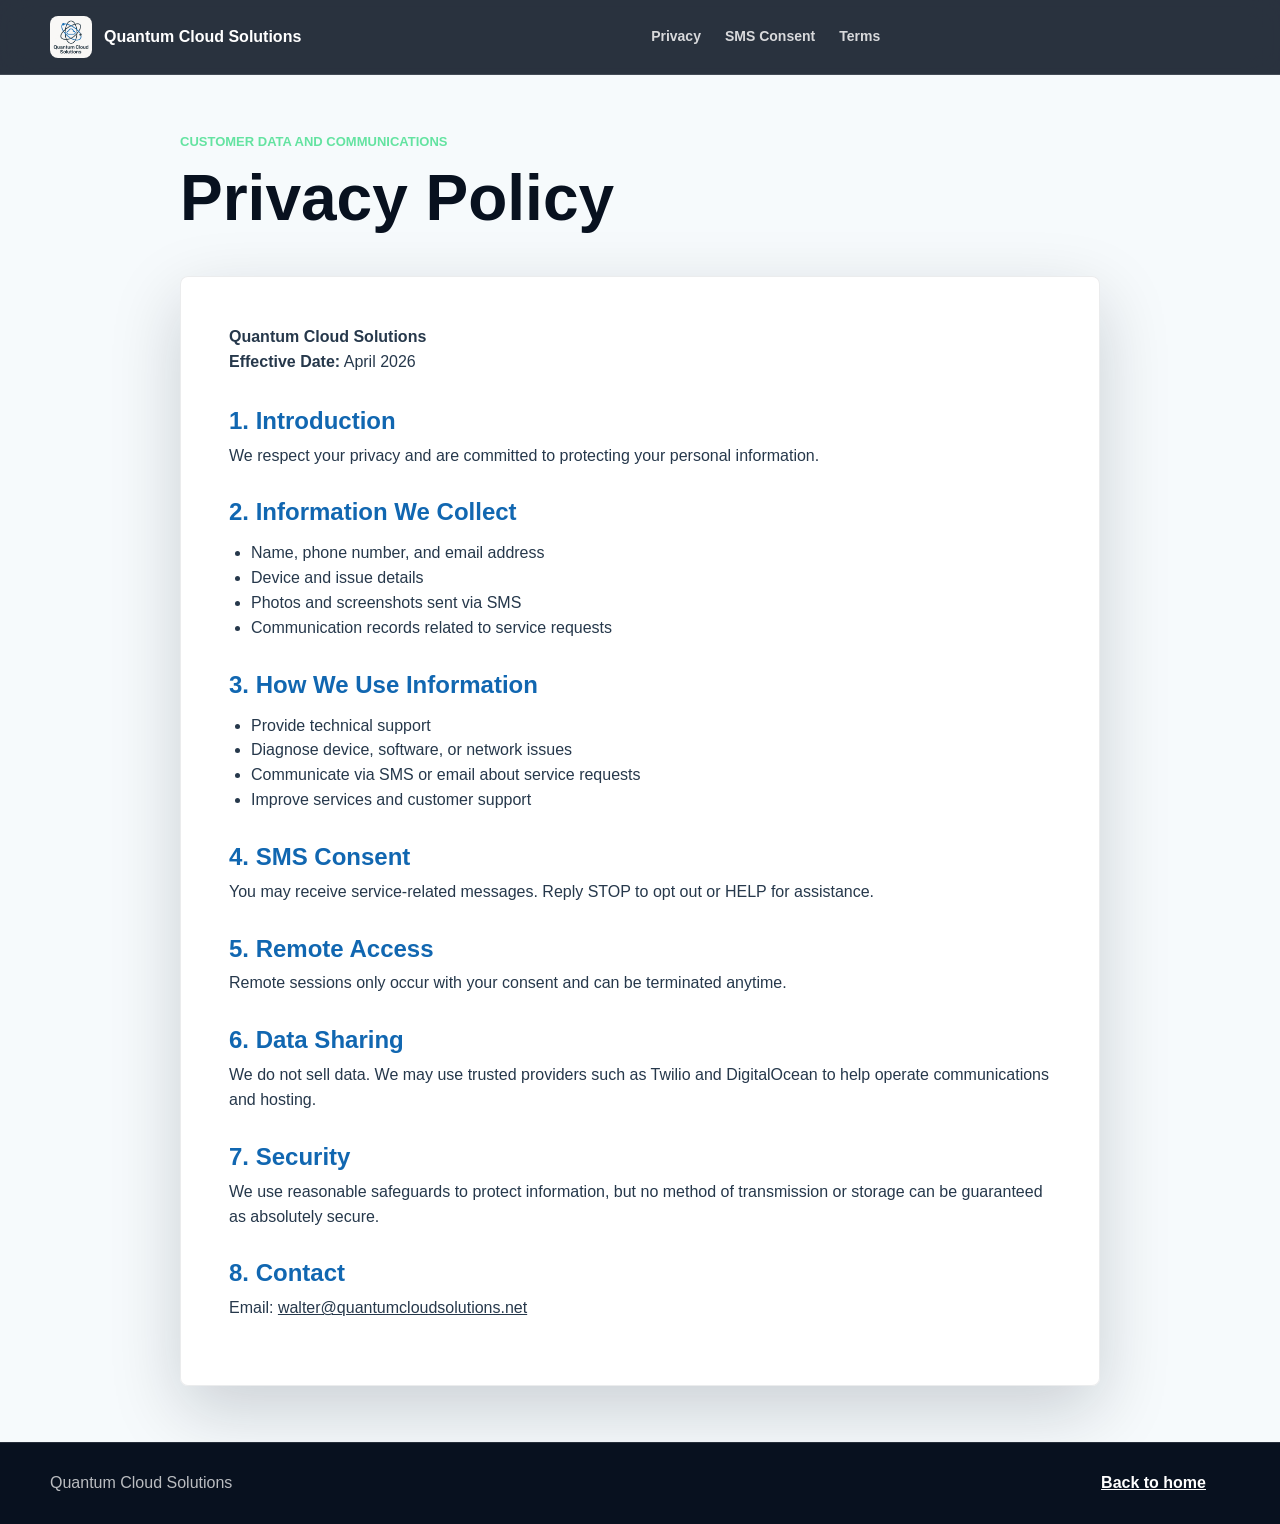
==== privacy-policy/index.html @ bf0849c5 "Apply blue homepage background" ====
<!DOCTYPE html>
<html lang="en">
<head>
  <title>Privacy Policy - Quantum Cloud Solutions</title>
  <meta charset="UTF-8">
  <meta name="viewport" content="width=device-width, initial-scale=1.0">
  <link rel="stylesheet" href="../styles.css?v=20260527d">
</head>
<body>
  <header class="site-header">
    <nav class="nav" aria-label="Main navigation">
      <a class="brand" href="/">
        <img src="../QuantumLogo.jpeg" alt="">
        <span>Quantum Cloud Solutions</span>
      </a>
      <div class="nav-links">
        <a href="/privacy-policy/">Privacy</a>
        <a href="/privacy-policy/sms-consent.html">SMS Consent</a>
        <a href="/privacy-policy/terms.html">Terms</a>
      </div>
    </nav>
  </header>

  <main>
    <section class="doc-hero">
      <p class="eyebrow">Customer data and communications</p>
      <h1>Privacy Policy</h1>
    </section>

    <article class="doc-shell">
      <p class="doc-meta"><strong>Quantum Cloud Solutions</strong><br><strong>Effective Date:</strong> April 2026</p>

      <h2>1. Introduction</h2>
      <p>We respect your privacy and are committed to protecting your personal information.</p>

      <h2>2. Information We Collect</h2>
      <ul>
        <li>Name, phone number, and email address</li>
        <li>Device and issue details</li>
        <li>Photos and screenshots sent via SMS</li>
        <li>Communication records related to service requests</li>
      </ul>

      <h2>3. How We Use Information</h2>
      <ul>
        <li>Provide technical support</li>
        <li>Diagnose device, software, or network issues</li>
        <li>Communicate via SMS or email about service requests</li>
        <li>Improve services and customer support</li>
      </ul>

      <h2>4. SMS Consent</h2>
      <p>You may receive service-related messages. Reply STOP to opt out or HELP for assistance.</p>

      <h2>5. Remote Access</h2>
      <p>Remote sessions only occur with your consent and can be terminated anytime.</p>

      <h2>6. Data Sharing</h2>
      <p>We do not sell data. We may use trusted providers such as Twilio and DigitalOcean to help operate communications and hosting.</p>

      <h2>7. Security</h2>
      <p>We use reasonable safeguards to protect information, but no method of transmission or storage can be guaranteed as absolutely secure.</p>

      <h2>8. Contact</h2>
      <p>Email: <a href="mailto:walter@quantumcloudsolutions.net">walter@quantumcloudsolutions.net</a></p>
    </article>
  </main>

  <footer class="site-footer">
    <div class="footer-inner">
      <span>Quantum Cloud Solutions</span>
      <a href="/">Back to home</a>
    </div>
  </footer>
</body>
</html>
---- styles.css ----
:root {
  --ink: #08111f;
  --navy: #0c1a30;
  --blue: #1167b1;
  --cyan: #16c8f3;
  --lime: #64e3a1;
  --gold: #f4b85e;
  --coral: #f07065;
  --paper: #f6fafc;
  --white: #ffffff;
  --muted: #526173;
  --line: rgba(8, 17, 31, 0.12);
  --line-light: rgba(255, 255, 255, 0.18);
  --shadow: 0 24px 70px rgba(8, 17, 31, 0.18);
  --header-height: 74px;
}

* {
  box-sizing: border-box;
}

html {
  scroll-behavior: smooth;
  scroll-padding-top: calc(var(--header-height) + 22px);
  overflow-x: hidden;
}

body {
  width: 100%;
  overflow-x: hidden;
  margin: 0;
  padding-top: var(--header-height);
  font-family: Inter, Arial, Helvetica, sans-serif;
  color: var(--ink);
  background: var(--paper);
  line-height: 1.55;
}

.home-page {
  background:
    linear-gradient(110deg, rgba(12, 26, 48, 0.96), rgba(12, 26, 48, 0.78)),
    radial-gradient(circle at 86% 12%, rgba(22, 200, 243, 0.24), transparent 34%),
    radial-gradient(circle at 8% 42%, rgba(100, 227, 161, 0.12), transparent 30%),
    linear-gradient(135deg, #07111f 0%, #123f61 52%, #0f6c88 100%);
  background-attachment: fixed;
}

a {
  color: inherit;
}

img {
  max-width: 100%;
}

h1,
h2,
h3,
p {
  margin-top: 0;
}

.site-header {
  position: fixed;
  top: 0;
  left: 0;
  right: 0;
  z-index: 10;
  border-bottom: 1px solid rgba(255, 255, 255, 0.12);
  background: rgba(8, 17, 31, 0.86);
  backdrop-filter: blur(16px);
}

.nav {
  width: min(1180px, calc(100% - 32px));
  min-height: 74px;
  margin: 0 auto;
  display: grid;
  grid-template-columns: auto 1fr auto;
  align-items: center;
  gap: 22px;
}

.brand,
.footer-brand {
  min-width: 0;
  display: inline-flex;
  align-items: center;
  gap: 12px;
  color: var(--white);
  text-decoration: none;
  font-weight: 800;
}

.brand img,
.footer-brand img {
  flex: 0 0 auto;
  width: 42px;
  height: 42px;
  border-radius: 8px;
}

.brand span,
.footer-brand span {
  overflow-wrap: anywhere;
}

.nav-links {
  min-width: 0;
  display: flex;
  align-items: center;
  justify-content: center;
  gap: 24px;
  color: rgba(255, 255, 255, 0.82);
  font-size: 14px;
  font-weight: 700;
}

.nav-links a,
.footer-links a {
  text-decoration: none;
}

.nav-links a:hover,
.footer-links a:hover {
  color: var(--cyan);
}

.nav-cta,
.button-link {
  white-space: nowrap;
  min-height: 42px;
  display: inline-flex;
  align-items: center;
  justify-content: center;
  border: 1px solid rgba(255, 255, 255, 0.22);
  border-radius: 8px;
  padding: 10px 16px;
  color: var(--white);
  text-decoration: none;
  font-size: 14px;
  font-weight: 800;
  background: rgba(255, 255, 255, 0.08);
}

.nav-cta {
  color: var(--ink);
  border-color: transparent;
  background: var(--white);
}

.button-link.primary {
  color: var(--ink);
  border-color: transparent;
  background: linear-gradient(135deg, var(--cyan), var(--lime));
}

.button-link.dark {
  color: var(--white);
  border-color: transparent;
  background: var(--ink);
}

.button-link.light {
  color: var(--ink);
  border-color: var(--line);
  background: var(--white);
}

.hero {
  overflow: hidden;
  color: var(--white);
  background:
    linear-gradient(110deg, rgba(12, 26, 48, 0.96), rgba(12, 26, 48, 0.72)),
    linear-gradient(135deg, #07111f 0%, #123f61 52%, #0f6c88 100%);
}

.hero-inner {
  width: min(1180px, calc(100% - 32px));
  min-height: calc(100vh - var(--header-height));
  margin: 0 auto;
  padding: clamp(54px, 8vw, 94px) 0 38px;
  display: grid;
  grid-template-columns: minmax(0, 0.95fr) minmax(340px, 0.8fr);
  gap: clamp(32px, 6vw, 78px);
  align-items: center;
}

.hero-copy {
  max-width: 720px;
}

.eyebrow,
.section-kicker {
  margin-bottom: 14px;
  color: var(--lime);
  font-size: 13px;
  font-weight: 900;
  letter-spacing: 0;
  text-transform: uppercase;
}

h1 {
  max-width: 720px;
  margin-bottom: 22px;
  color: var(--white);
  font-size: clamp(46px, 7vw, 78px);
  line-height: 1;
  letter-spacing: 0;
}

.hero-lede {
  max-width: 650px;
  margin-bottom: 30px;
  color: rgba(255, 255, 255, 0.78);
  font-size: clamp(18px, 2vw, 22px);
}

.hero-actions {
  display: flex;
  flex-wrap: wrap;
  gap: 12px;
}

.hero-visual {
  min-height: 520px;
  display: grid;
  grid-template-columns: minmax(180px, 0.72fr) minmax(250px, 1fr);
  gap: 18px;
  align-items: center;
}

.hero-mark {
  max-width: 330px;
  justify-self: center;
  border: 1px solid var(--line-light);
  border-radius: 8px;
  padding: 18px;
  background: rgba(255, 255, 255, 0.08);
  box-shadow: 0 34px 80px rgba(0, 0, 0, 0.18);
}

.hero-logo {
  display: block;
  width: 100%;
  border-radius: 32px;
}

.signal-panel {
  max-width: 360px;
  justify-self: center;
  width: 100%;
  border: 1px solid var(--line-light);
  border-radius: 8px;
  padding: clamp(18px, 3vw, 24px);
  background: rgba(255, 255, 255, 0.12);
  backdrop-filter: blur(16px);
  box-shadow: var(--shadow);
}

.signal-head,
.signal-row {
  display: flex;
  align-items: center;
  justify-content: space-between;
  gap: 18px;
}

.signal-head {
  margin-bottom: 16px;
  color: rgba(255, 255, 255, 0.66);
  font-size: 13px;
}

.signal-head strong {
  color: var(--lime);
}

.signal-row {
  min-height: 46px;
  border-top: 1px solid rgba(255, 255, 255, 0.12);
  color: rgba(255, 255, 255, 0.82);
  font-size: 14px;
}

.signal-row.active {
  color: var(--white);
}

.signal-row strong {
  color: var(--cyan);
}

.signal-progress {
  height: 8px;
  margin-top: 14px;
  overflow: hidden;
  border-radius: 999px;
  background: rgba(255, 255, 255, 0.16);
}

.signal-progress span {
  display: block;
  width: 72%;
  height: 100%;
  border-radius: inherit;
  background: linear-gradient(90deg, var(--cyan), var(--lime), var(--gold));
}

.ticker {
  width: min(1180px, calc(100% - 32px));
  margin: 0 auto;
  padding: 22px 0 30px;
  display: flex;
  gap: 12px;
  flex-wrap: wrap;
}

.ticker span {
  border: 1px solid rgba(255, 255, 255, 0.16);
  border-radius: 999px;
  padding: 9px 13px;
  color: rgba(255, 255, 255, 0.76);
  background: rgba(255, 255, 255, 0.07);
  font-size: 13px;
  font-weight: 800;
}

.trust-band,
.outcomes,
.difference,
.proof,
.solutions,
.reviews,
.platform,
.integrations,
.founder,
.resources,
.cta-inner {
  width: min(1180px, calc(100% - 32px));
  margin: 0 auto;
}

.trust-band {
  padding: 34px 0;
}

.trust-band p {
  margin-bottom: 18px;
  color: var(--muted);
  font-size: 13px;
  font-weight: 900;
  text-transform: uppercase;
}

.trust-grid,
.integration-grid {
  display: grid;
  grid-template-columns: repeat(6, minmax(0, 1fr));
  gap: 12px;
}

.trust-grid {
  grid-template-columns: repeat(7, minmax(0, 1fr));
}

.trust-grid span,
.integration-grid span {
  min-height: 70px;
  display: grid;
  place-items: center;
  border: 1px solid var(--line);
  border-radius: 8px;
  padding: 12px;
  color: #26384b;
  background: var(--white);
  box-shadow: 0 12px 30px rgba(8, 17, 31, 0.05);
  text-align: center;
  font-weight: 850;
}

.trust-grid span {
  min-height: 68px;
  padding: 10px;
  font-size: 15px;
}

.outcomes,
.difference,
.proof,
.solutions,
.reviews,
.platform,
.integrations,
.founder,
.resources {
  padding: clamp(58px, 8vw, 96px) 0;
}

.section-heading {
  max-width: 740px;
  margin-bottom: 32px;
}

.section-heading.wide {
  max-width: 900px;
}

h2 {
  margin-bottom: 16px;
  color: var(--ink);
  font-size: clamp(34px, 5vw, 58px);
  line-height: 1.04;
  letter-spacing: 0;
}

.home-page h2 {
  color: var(--white);
}

.section-heading p,
.difference-copy p,
.platform-copy p {
  color: var(--muted);
  font-size: 18px;
}

.home-page .trust-band p,
.home-page .section-heading p,
.home-page .difference-copy p,
.home-page .platform-copy p,
.home-page .founder-copy p {
  color: rgba(255, 255, 255, 0.76);
}

.outcome-grid {
  display: grid;
  grid-template-columns: repeat(4, minmax(0, 1fr));
  gap: 16px;
}

.outcome-card,
.resource-card {
  min-height: 240px;
  border: 1px solid var(--line);
  border-radius: 8px;
  padding: 24px;
  background: var(--white);
  box-shadow: 0 16px 38px rgba(8, 17, 31, 0.06);
}

.outcome-card {
  border-top-width: 6px;
}

.accent-cyan {
  border-top-color: var(--cyan);
}

.accent-lime {
  border-top-color: var(--lime);
}

.accent-gold {
  border-top-color: var(--gold);
}

.accent-coral {
  border-top-color: var(--coral);
}

.outcome-card span,
.resource-card span {
  color: var(--blue);
  font-size: 13px;
  font-weight: 900;
  text-transform: uppercase;
}

h3 {
  margin: 14px 0 10px;
  color: var(--ink);
  font-size: 21px;
  line-height: 1.18;
}

.outcome-card p,
.difference-list p,
.metric-grid p,
.solution-item p,
.resource-card p {
  margin-bottom: 0;
  color: var(--muted);
}

.difference {
  display: grid;
  grid-template-columns: minmax(0, 0.85fr) minmax(340px, 1fr);
  gap: clamp(30px, 6vw, 70px);
  align-items: start;
}

.difference-list {
  display: grid;
  gap: 14px;
}

.difference-list article {
  border-left: 4px solid var(--cyan);
  border-radius: 8px;
  padding: 22px;
  background: #ecf6fa;
}

.difference-list article:nth-child(2) {
  border-left-color: var(--lime);
  background: #eefaf3;
}

.difference-list article:nth-child(3) {
  border-left-color: var(--gold);
  background: #fbf4e7;
}

.proof {
  width: min(1220px, calc(100% - 24px));
  display: grid;
  grid-template-columns: minmax(340px, 0.62fr) minmax(0, 1fr);
  gap: clamp(28px, 4vw, 56px);
  align-items: start;
  padding-left: clamp(24px, 3vw, 40px);
  padding-right: clamp(24px, 3vw, 40px);
  color: var(--white);
  background: var(--navy);
}

.proof h2 {
  color: var(--white);
}

.metric-grid {
  display: grid;
  grid-template-columns: repeat(3, minmax(0, 1fr));
  gap: 14px;
}

.metric-grid article {
  min-height: 240px;
  border: 1px solid var(--line-light);
  border-radius: 8px;
  padding: clamp(20px, 2.4vw, 28px);
  background: rgba(255, 255, 255, 0.07);
}

.metric-grid strong {
  display: block;
  margin-bottom: 4px;
  color: var(--cyan);
  font-size: clamp(44px, 6vw, 72px);
  line-height: 1;
}

.metric-grid span {
  color: var(--white);
  font-weight: 900;
  text-transform: uppercase;
}

.metric-grid p {
  margin-top: 18px;
  color: rgba(255, 255, 255, 0.68);
}

.solutions {
  background: transparent;
}

.reviews {
  border-top: 1px solid var(--line);
  scroll-margin-top: 96px;
  padding-top: clamp(46px, 6vw, 72px);
}

.home-page .reviews,
.home-page .founder,
.home-page .resources {
  border-top-color: rgba(255, 255, 255, 0.18);
}

.reviews .section-heading {
  margin-bottom: 22px;
}

.review-summary {
  display: grid;
  grid-template-columns: repeat(3, minmax(0, 1fr));
  gap: 14px;
  margin-bottom: 16px;
}

.review-summary div {
  border: 1px solid var(--line);
  border-radius: 8px;
  padding: 18px 20px;
  background: var(--white);
  box-shadow: 0 16px 38px rgba(8, 17, 31, 0.06);
}

.review-summary strong {
  display: block;
  color: var(--blue);
  font-size: clamp(42px, 6vw, 68px);
  line-height: 1;
}

.review-summary span {
  display: block;
  margin-top: 8px;
  color: var(--muted);
  font-weight: 900;
  text-transform: uppercase;
}

.review-grid {
  display: grid;
  grid-template-columns: repeat(4, minmax(0, 1fr));
  gap: 16px;
}

.review-card {
  min-height: 238px;
  display: flex;
  flex-direction: column;
  border: 1px solid var(--line);
  border-radius: 8px;
  padding: 20px;
  background: var(--white);
  box-shadow: 0 16px 38px rgba(8, 17, 31, 0.06);
}

.review-stars {
  margin-bottom: 16px;
  color: var(--gold);
  font-size: 18px;
  letter-spacing: 0;
}

.review-card p {
  color: var(--muted);
  font-size: 15.5px;
}

.review-card footer {
  margin-top: auto;
  padding-top: 14px;
  border-top: 1px solid var(--line);
}

.review-card strong,
.review-card span {
  display: block;
}

.review-card span {
  color: var(--muted);
  font-size: 13px;
  font-weight: 900;
  text-transform: uppercase;
}

.review-link {
  min-height: 42px;
  display: inline-flex;
  align-items: center;
  justify-content: center;
  margin-top: 18px;
  border: 1px solid var(--line);
  border-radius: 8px;
  padding: 10px 16px;
  color: var(--blue);
  background: var(--white);
  text-decoration: none;
  font-size: 14px;
  font-weight: 900;
}

.solution-stack {
  display: grid;
  gap: 14px;
}

.solution-item {
  min-height: 190px;
  display: grid;
  grid-template-columns: 92px 1fr auto;
  gap: 24px;
  align-items: center;
  border: 1px solid var(--line);
  border-radius: 8px;
  padding: 28px;
  background: var(--white);
  box-shadow: 0 18px 38px rgba(8, 17, 31, 0.06);
}

.solution-number {
  width: 72px;
  height: 72px;
  display: grid;
  place-items: center;
  border-radius: 8px;
  color: var(--ink);
  background: #dff7fd;
  font-size: 22px;
  font-weight: 900;
}

.solution-item:nth-child(2) .solution-number {
  background: #e2f8ec;
}

.solution-item:nth-child(3) .solution-number {
  background: #fff2d9;
}

.solution-item:nth-child(4) .solution-number {
  background: #ffe7e4;
}

.solution-item:nth-child(5) .solution-number {
  background: #e7ecff;
}

.solution-item a {
  justify-self: end;
  border: 1px solid var(--line);
  border-radius: 8px;
  padding: 11px 14px;
  color: var(--blue);
  text-decoration: none;
  font-weight: 900;
}

.platform {
  display: grid;
  grid-template-columns: minmax(0, 0.85fr) minmax(300px, 0.58fr);
  gap: clamp(30px, 6vw, 70px);
  align-items: center;
}

.platform-points {
  display: grid;
  gap: 10px;
  margin-top: 26px;
}

.platform-points span {
  border: 1px solid var(--line);
  border-radius: 8px;
  padding: 14px 16px;
  background: var(--white);
  font-weight: 900;
}

.service-panel {
  border: 1px solid var(--line);
  border-radius: 8px;
  padding: clamp(22px, 4vw, 34px);
  background: var(--white);
  box-shadow: var(--shadow);
}

.service-panel-header {
  display: flex;
  justify-content: space-between;
  gap: 16px;
  margin-bottom: 18px;
  color: var(--muted);
  font-size: 13px;
  font-weight: 900;
  text-transform: uppercase;
}

.service-panel-header strong {
  color: var(--blue);
}

.service-panel-grid {
  display: grid;
  grid-template-columns: repeat(2, minmax(0, 1fr));
  gap: 12px;
}

.service-panel-grid span {
  min-height: 82px;
  display: flex;
  align-items: center;
  border: 1px solid var(--line);
  border-radius: 8px;
  padding: 14px;
  color: #26384b;
  background: #f7fbff;
  font-weight: 900;
}

.integrations {
  width: min(1220px, calc(100% - 24px));
  border: 1px solid var(--line-light);
  border-radius: 8px;
  padding-left: clamp(24px, 4vw, 48px);
  padding-right: clamp(24px, 4vw, 48px);
  color: var(--white);
  background:
    linear-gradient(115deg, rgba(8, 17, 31, 0.96), rgba(12, 42, 70, 0.82)),
    radial-gradient(circle at 88% 18%, rgba(22, 200, 243, 0.24), transparent 34%),
    linear-gradient(135deg, #08111f 0%, #0d314d 58%, #1167b1 100%);
  box-shadow: var(--shadow);
}

.integrations .section-heading p {
  color: rgba(255, 255, 255, 0.76);
}

.integrations h2 {
  color: var(--white);
}

.integration-grid {
  grid-template-columns: repeat(4, minmax(0, 1fr));
}

.integrations .integration-grid span {
  border-color: rgba(255, 255, 255, 0.18);
  color: var(--white);
  background: rgba(255, 255, 255, 0.09);
  box-shadow: 0 16px 40px rgba(0, 0, 0, 0.16);
}

.founder {
  display: grid;
  grid-template-columns: minmax(220px, 0.4fr) minmax(0, 1fr);
  gap: clamp(26px, 5vw, 60px);
  align-items: center;
  border-top: 1px solid var(--line);
}

.founder-photo {
  border-radius: 8px;
  padding: clamp(22px, 4vw, 42px);
  background: linear-gradient(145deg, #0c1a30, #1167b1);
  box-shadow: var(--shadow);
}

.founder-photo img {
  display: block;
  width: min(260px, 100%);
  margin: 0 auto;
  border-radius: 24px;
}

.founder-copy {
  max-width: 760px;
}

.founder-copy p {
  color: var(--muted);
  font-size: 18px;
}

.founder-actions {
  display: flex;
  flex-wrap: wrap;
  gap: 12px;
  margin-top: 26px;
}

.resources {
  border-top: 1px solid var(--line);
}

.resource-grid {
  display: grid;
  grid-template-columns: repeat(3, minmax(0, 1fr));
  gap: 16px;
}

.resource-card {
  color: inherit;
  text-decoration: none;
}

.resource-card:hover {
  border-color: rgba(17, 103, 177, 0.32);
  transform: translateY(-2px);
}

.cta {
  color: var(--white);
  background:
    linear-gradient(110deg, rgba(8, 17, 31, 0.94), rgba(8, 17, 31, 0.74)),
    linear-gradient(135deg, #0d2f4e 0%, #1167b1 62%, #17a0a9 100%);
}

.cta-inner {
  padding: clamp(58px, 8vw, 96px) 0;
}

.cta h2 {
  max-width: 760px;
  color: var(--white);
}

.cta p {
  max-width: 620px;
  color: rgba(255, 255, 255, 0.76);
  font-size: 20px;
}

.site-footer {
  border-top: 1px solid rgba(255, 255, 255, 0.12);
  color: rgba(255, 255, 255, 0.72);
  background: var(--ink);
}

.footer-inner {
  width: min(1180px, calc(100% - 32px));
  margin: 0 auto;
  padding: 28px 0;
  display: grid;
  grid-template-columns: 1fr auto auto;
  align-items: center;
  gap: 24px;
}

.footer-links {
  display: flex;
  flex-wrap: wrap;
  gap: 16px;
  color: rgba(255, 255, 255, 0.72);
  font-size: 14px;
  font-weight: 800;
}

.footer-inner > a:last-child {
  color: var(--white);
  font-weight: 800;
}

.doc-hero {
  width: min(920px, calc(100% - 32px));
  margin: 0 auto;
  padding: 58px 0 24px;
}

.doc-hero h1 {
  color: var(--ink);
  font-size: clamp(38px, 8vw, 64px);
}

.doc-shell {
  width: min(920px, calc(100% - 32px));
  margin: 0 auto 56px;
  border-radius: 8px;
  border: 1px solid rgba(7, 19, 31, 0.08);
  padding: clamp(24px, 5vw, 48px);
  color: var(--ink);
  background: rgba(255, 255, 255, 0.96);
  box-shadow: var(--shadow);
}

.doc-meta {
  margin-bottom: 34px;
  color: var(--muted);
}

.doc-shell h2 {
  margin: 32px 0 10px;
  color: var(--blue);
  font-size: 24px;
}

.doc-shell p,
.doc-shell li {
  color: #26384b;
}

.doc-shell ul {
  padding-left: 22px;
}

.bio-hero,
.bio-intro,
.bio-focus,
.bio-timeline,
.bio-credentials,
.bio-skills,
.bio-cta,
.portal-hero,
.portal-actions,
.remote-support,
.portal-safety {
  width: min(1180px, calc(100% - 32px));
  margin: 0 auto;
}

.bio-hero {
  min-height: 560px;
  display: grid;
  grid-template-columns: minmax(0, 0.95fr) minmax(300px, 0.6fr);
  gap: clamp(30px, 6vw, 70px);
  align-items: center;
  padding: clamp(58px, 8vw, 96px) 0;
}

.portal-hero {
  min-height: 560px;
  display: grid;
  grid-template-columns: minmax(0, 1fr) minmax(300px, 0.55fr);
  gap: clamp(30px, 6vw, 70px);
  align-items: center;
  padding: clamp(58px, 8vw, 96px) 0;
}

.portal-copy h1 {
  color: var(--ink);
  font-size: clamp(48px, 8vw, 88px);
}

.portal-copy p {
  max-width: 720px;
  color: var(--muted);
  font-size: clamp(18px, 2vw, 23px);
}

.portal-status {
  border: 1px solid var(--line);
  border-radius: 8px;
  padding: clamp(24px, 4vw, 36px);
  background: var(--white);
  box-shadow: var(--shadow);
}

.portal-status span {
  color: var(--blue);
  font-size: 13px;
  font-weight: 900;
  text-transform: uppercase;
}

.portal-status strong {
  display: block;
  margin: 12px 0;
  color: var(--ink);
  font-size: clamp(30px, 4vw, 46px);
  line-height: 1.05;
}

.portal-status p {
  margin-bottom: 0;
  color: var(--muted);
}

.bio-hero h1 {
  color: var(--ink);
  font-size: clamp(52px, 9vw, 96px);
}

.bio-hero-copy p {
  max-width: 720px;
  color: var(--muted);
  font-size: clamp(19px, 2vw, 24px);
}

.bio-hero .button-link {
  color: var(--ink);
  border-color: var(--line);
  background: var(--white);
}

.bio-hero .button-link.primary {
  border-color: transparent;
  background: linear-gradient(135deg, var(--cyan), var(--lime));
}

.bio-stat-panel {
  display: grid;
  gap: 14px;
}

.bio-stat-panel article {
  border: 1px solid var(--line);
  border-radius: 8px;
  padding: 24px;
  background: var(--white);
  box-shadow: 0 16px 38px rgba(8, 17, 31, 0.06);
}

.bio-stat-panel strong {
  display: block;
  color: var(--blue);
  font-size: clamp(44px, 6vw, 70px);
  line-height: 1;
}

.bio-stat-panel span {
  display: block;
  margin-top: 10px;
  color: var(--muted);
  font-weight: 900;
}

.bio-intro,
.bio-timeline,
.bio-skills {
  border-top: 1px solid var(--line);
}

.bio-intro,
.bio-focus,
.bio-timeline,
.bio-credentials,
.bio-skills,
.bio-cta,
.portal-actions,
.remote-support,
.portal-safety {
  padding: clamp(58px, 8vw, 96px) 0;
}

.portal-actions,
.portal-safety {
  border-top: 1px solid var(--line);
}

.portal-card-grid {
  display: grid;
  grid-template-columns: repeat(3, minmax(0, 1fr));
  gap: 16px;
}

.portal-card {
  min-height: 270px;
  display: flex;
  flex-direction: column;
  border: 1px solid var(--line);
  border-radius: 8px;
  padding: 24px;
  background: var(--white);
  box-shadow: 0 16px 38px rgba(8, 17, 31, 0.06);
}

.portal-card > span {
  color: var(--blue);
  font-size: 13px;
  font-weight: 900;
  text-transform: uppercase;
}

.portal-card p {
  color: var(--muted);
}

.portal-card a {
  min-height: 42px;
  display: inline-flex;
  align-items: center;
  justify-content: center;
  margin-top: auto;
  border: 1px solid var(--line);
  border-radius: 8px;
  padding: 10px 14px;
  color: var(--blue);
  text-decoration: none;
  font-size: 14px;
  font-weight: 900;
}

.remote-support {
  display: grid;
  grid-template-columns: minmax(0, 0.7fr) minmax(300px, 0.55fr);
  gap: clamp(26px, 5vw, 60px);
  align-items: start;
}

.remote-copy p,
.remote-download p {
  color: var(--muted);
  font-size: 18px;
}

.remote-steps {
  display: grid;
  gap: 12px;
}

.remote-steps article,
.remote-download {
  border: 1px solid var(--line);
  border-radius: 8px;
  padding: 20px;
  background: var(--white);
  box-shadow: 0 16px 38px rgba(8, 17, 31, 0.06);
}

.remote-steps span {
  color: var(--blue);
  font-size: 13px;
  font-weight: 900;
  text-transform: uppercase;
}

.remote-steps p {
  margin: 8px 0 0;
  color: var(--muted);
}

.remote-download {
  grid-column: 1 / -1;
}

.download-actions,
.remote-call-actions {
  display: flex;
  flex-wrap: wrap;
  gap: 12px;
}

.download-actions {
  margin-top: 22px;
}

.remote-call-actions {
  margin-top: 12px;
}

.bio-intro {
  display: grid;
  grid-template-columns: minmax(280px, 0.75fr) minmax(0, 1fr);
  gap: clamp(28px, 6vw, 70px);
}

.bio-copy p {
  color: var(--muted);
  font-size: 18px;
}

.bio-copy p:last-child {
  margin-bottom: 0;
}

.bio-card-grid,
.credential-grid {
  display: grid;
  grid-template-columns: repeat(4, minmax(0, 1fr));
  gap: 16px;
}

.bio-card-grid article,
.credential-grid article,
.timeline-list article {
  border: 1px solid var(--line);
  border-radius: 8px;
  padding: 24px;
  background: var(--white);
  box-shadow: 0 16px 38px rgba(8, 17, 31, 0.06);
}

.bio-card-grid article {
  min-height: 250px;
}

.bio-card-grid p,
.timeline-list p,
.credential-grid li {
  color: var(--muted);
}

.timeline-list {
  display: grid;
  gap: 14px;
}

.timeline-list article {
  display: grid;
  grid-template-columns: 170px minmax(0, 1fr);
  column-gap: 28px;
  align-items: start;
}

.timeline-list span {
  grid-row: span 2;
  color: var(--blue);
  font-size: 13px;
  font-weight: 900;
  text-transform: uppercase;
}

.timeline-list h3 {
  margin-top: 0;
}

.credential-grid {
  grid-template-columns: repeat(3, minmax(0, 1fr));
}

.credential-grid ul {
  margin: 0;
  padding-left: 20px;
}

.logo-cloud {
  display: grid;
  grid-template-columns: repeat(6, minmax(0, 1fr));
  gap: 14px;
}

.logo-tile,
.capability-badge {
  border: 1px solid var(--line);
  border-radius: 8px;
  color: #26384b;
  background: var(--white);
  box-shadow: 0 10px 24px rgba(8, 17, 31, 0.05);
}

.logo-tile {
  min-height: 138px;
  display: grid;
  align-content: center;
  justify-items: center;
  gap: 8px;
  padding: 18px 12px;
  text-align: center;
}

.logo-tile img {
  width: 42px;
  height: 42px;
  object-fit: contain;
}

.logo-tile span,
.capability-badge {
  font-size: 14px;
  font-weight: 900;
}

.logo-tile small {
  color: var(--muted);
  font-size: 12px;
  font-weight: 800;
}

.capability-badge {
  min-height: 64px;
  display: flex;
  align-items: center;
  justify-content: center;
  padding: 12px 14px;
  text-align: center;
}

.bio-cta {
  width: min(1220px, calc(100% - 24px));
  display: grid;
  grid-template-columns: minmax(0, 1fr) minmax(260px, auto);
  gap: 28px;
  align-items: center;
  padding-left: clamp(24px, 3vw, 40px);
  padding-right: clamp(24px, 3vw, 40px);
  color: var(--white);
  background:
    linear-gradient(110deg, rgba(8, 17, 31, 0.94), rgba(8, 17, 31, 0.74)),
    linear-gradient(135deg, #0d2f4e 0%, #1167b1 62%, #17a0a9 100%);
}

.bio-cta h2 {
  color: var(--white);
}

.bio-cta p {
  max-width: 820px;
  margin-bottom: 0;
  color: rgba(255, 255, 255, 0.76);
  font-size: 19px;
}

.bio-cta .hero-actions {
  justify-content: flex-end;
}

@media (max-width: 1180px) {
  :root {
    --header-height: 178px;
  }

  .nav {
    grid-template-columns: 1fr auto;
    padding: 14px 0;
  }

  .nav-links {
    grid-column: 1 / -1;
    justify-content: flex-start;
    flex-wrap: wrap;
    gap: 12px 18px;
  }

  .nav-links a,
  .footer-links a {
    min-width: 40px;
    min-height: 40px;
    display: inline-flex;
    align-items: center;
    justify-content: center;
  }
}

@media (max-width: 980px) {

  .hero-inner,
  .difference,
  .proof,
  .platform,
  .founder,
  .bio-hero,
  .bio-intro,
  .bio-cta,
  .portal-hero,
  .remote-support {
    grid-template-columns: 1fr;
  }

  .hero-inner {
    min-height: auto;
  }

  .hero-visual {
    min-height: auto;
    grid-template-columns: 1fr;
  }

  .trust-grid,
  .outcome-grid {
    grid-template-columns: repeat(2, minmax(0, 1fr));
  }

  .metric-grid,
  .resource-grid,
  .review-summary,
  .review-grid,
  .bio-card-grid,
  .credential-grid,
  .logo-cloud,
  .portal-card-grid {
    grid-template-columns: 1fr;
  }

  .timeline-list article {
    grid-template-columns: 1fr;
  }

  .timeline-list span {
    grid-row: auto;
  }

  .bio-cta .hero-actions {
    justify-self: start;
  }

  .solution-item {
    grid-template-columns: 72px 1fr;
  }

  .solution-item a {
    grid-column: 2;
    justify-self: start;
  }

  .footer-inner {
    grid-template-columns: 1fr;
  }
}

@media (max-width: 640px) {
  :root {
    --header-height: 252px;
  }

  .nav {
    grid-template-columns: 1fr;
  }

  .footer-links {
    gap: 8px 16px;
  }

  .footer-inner > a:last-child {
    min-height: 40px;
    display: inline-flex;
    align-items: center;
    overflow-wrap: anywhere;
  }

  .nav-cta,
  .button-link {
    width: 100%;
  }

  .hero-actions {
    flex-direction: column;
  }

  .hero-visual {
    min-height: auto;
  }

  .hero-mark {
    max-width: 280px;
  }

  .hero-logo {
    border-radius: 24px;
  }

  .trust-grid,
  .outcome-grid,
  .integration-grid {
    grid-template-columns: 1fr;
  }

  .solution-item {
    grid-template-columns: 1fr;
    gap: 16px;
    padding: 22px;
  }

  .solution-item a {
    grid-column: auto;
  }

  h1 {
    font-size: clamp(44px, 16vw, 68px);
  }

  .bio-hero h1 {
    font-size: clamp(46px, 16vw, 70px);
  }

  .service-panel-grid {
    grid-template-columns: 1fr;
  }

  .logo-cloud {
    grid-template-columns: repeat(2, minmax(0, 1fr));
  }
}
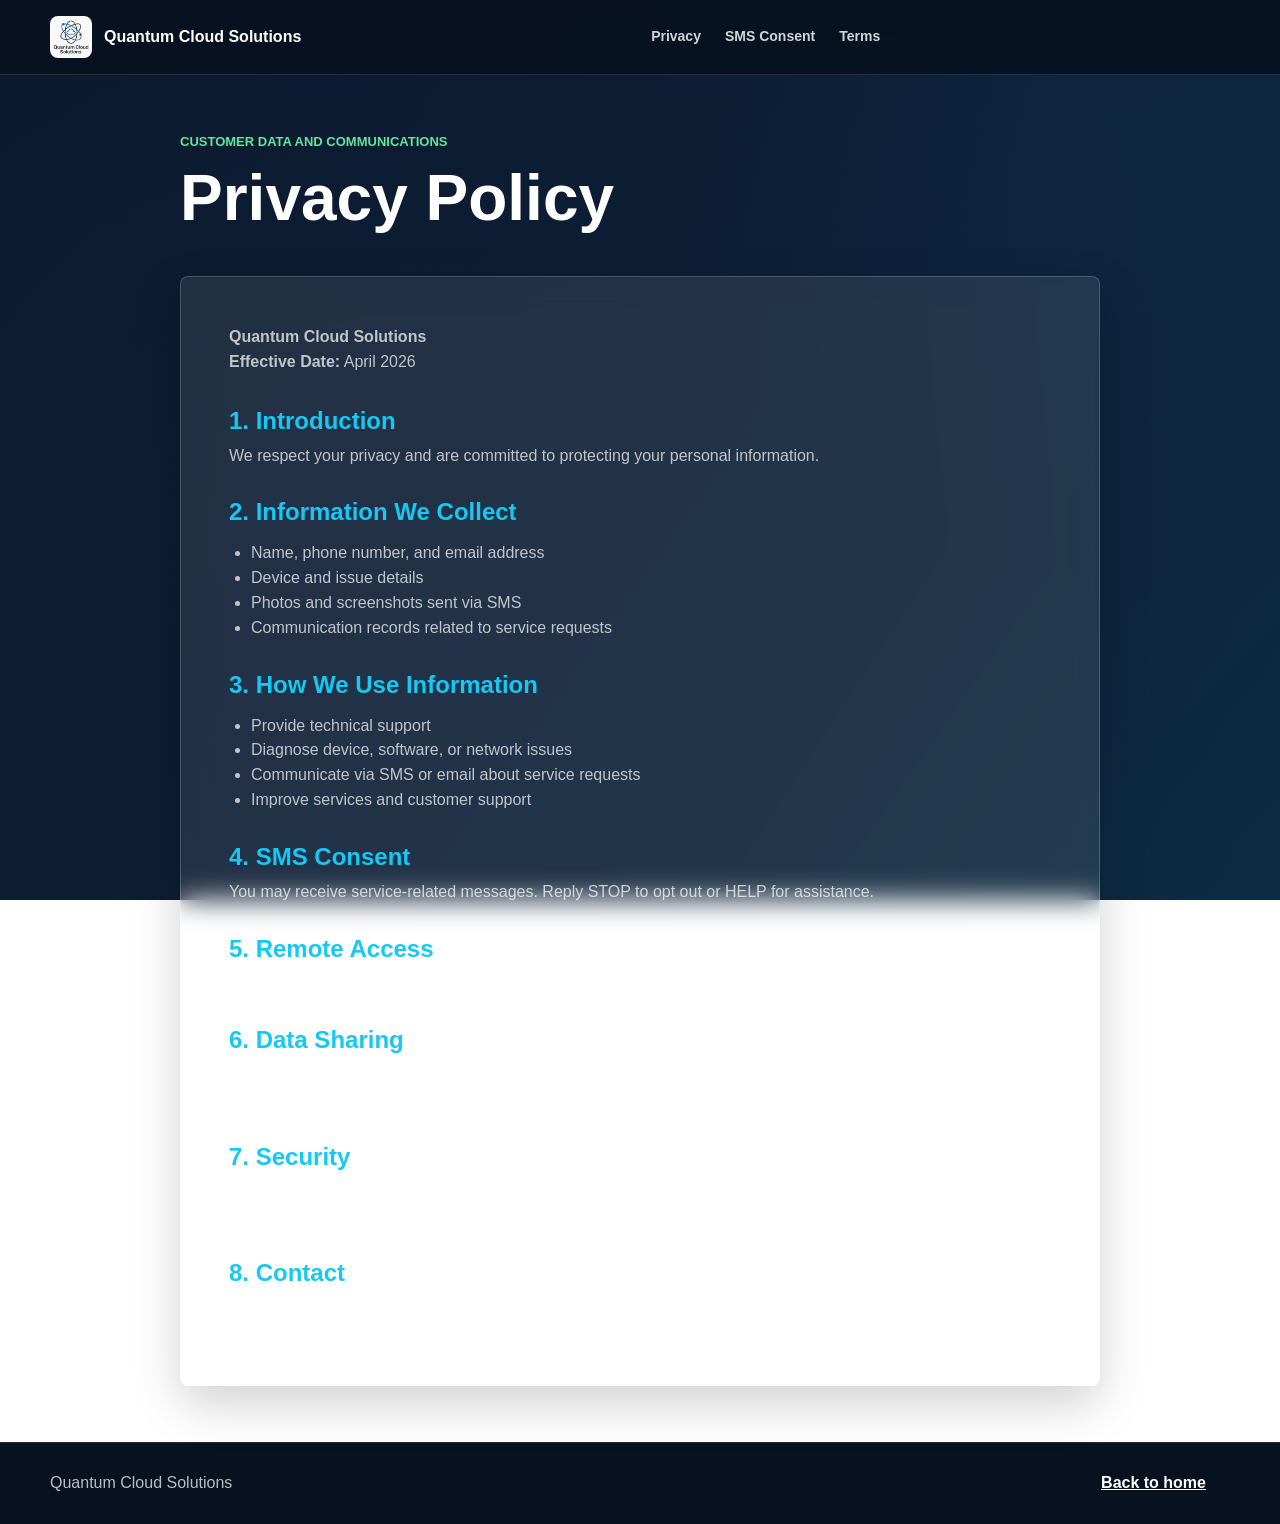
==== commit 4b39f660: "Match site pages to main theme" ====
--- a/privacy-policy/index.html
+++ b/privacy-policy/index.html
@@ -4,7 +4,7 @@
   <title>Privacy Policy - Quantum Cloud Solutions</title>
   <meta charset="UTF-8">
   <meta name="viewport" content="width=device-width, initial-scale=1.0">
-  <link rel="stylesheet" href="../styles.css?v=20260527d">
+  <link rel="stylesheet" href="../styles.css?v=20260601a">
 </head>
 <body>
   <header class="site-header">
--- a/styles.css
+++ b/styles.css
@@ -31,12 +31,26 @@
   margin: 0;
   padding-top: var(--header-height);
   font-family: Inter, Arial, Helvetica, sans-serif;
-  color: var(--ink);
-  background: var(--paper);
+  color: var(--white);
+  background:
+    linear-gradient(110deg, rgba(12, 26, 48, 0.96), rgba(12, 26, 48, 0.78)),
+    radial-gradient(circle at 86% 12%, rgba(22, 200, 243, 0.24), transparent 34%),
+    radial-gradient(circle at 8% 42%, rgba(100, 227, 161, 0.12), transparent 30%),
+    linear-gradient(135deg, #07111f 0%, #123f61 52%, #0f6c88 100%);
+  background-attachment: fixed;
   line-height: 1.55;
 }
 
 .home-page {
+  background:
+    linear-gradient(110deg, rgba(12, 26, 48, 0.96), rgba(12, 26, 48, 0.78)),
+    radial-gradient(circle at 86% 12%, rgba(22, 200, 243, 0.24), transparent 34%),
+    radial-gradient(circle at 8% 42%, rgba(100, 227, 161, 0.12), transparent 30%),
+    linear-gradient(135deg, #07111f 0%, #123f61 52%, #0f6c88 100%);
+  background-attachment: fixed;
+}
+
+.portal-page {
   background:
     linear-gradient(110deg, rgba(12, 26, 48, 0.96), rgba(12, 26, 48, 0.78)),
     radial-gradient(circle at 86% 12%, rgba(22, 200, 243, 0.24), transparent 34%),
@@ -1022,21 +1036,25 @@
 
 .portal-copy h1 {
   color: var(--ink);
-  font-size: clamp(48px, 8vw, 88px);
+  font-size: clamp(42px, 6.5vw, 74px);
+  font-weight: 850;
+  line-height: 1.04;
 }
 
 .portal-copy p {
   max-width: 720px;
   color: var(--muted);
-  font-size: clamp(18px, 2vw, 23px);
+  font-size: clamp(17px, 1.65vw, 20px);
+  line-height: 1.65;
 }
 
 .portal-status {
   border: 1px solid var(--line);
   border-radius: 8px;
   padding: clamp(24px, 4vw, 36px);
-  background: var(--white);
-  box-shadow: var(--shadow);
+  background: rgba(255, 255, 255, 0.88);
+  box-shadow: 0 22px 58px rgba(8, 17, 31, 0.12);
+  backdrop-filter: blur(10px);
 }
 
 .portal-status span {
@@ -1050,7 +1068,7 @@
   display: block;
   margin: 12px 0;
   color: var(--ink);
-  font-size: clamp(30px, 4vw, 46px);
+  font-size: clamp(28px, 3.4vw, 40px);
   line-height: 1.05;
 }
 
@@ -1144,8 +1162,8 @@
   border: 1px solid var(--line);
   border-radius: 8px;
   padding: 24px;
-  background: var(--white);
-  box-shadow: 0 16px 38px rgba(8, 17, 31, 0.06);
+  background: rgba(255, 255, 255, 0.9);
+  box-shadow: 0 16px 38px rgba(8, 17, 31, 0.08);
 }
 
 .portal-card > span {
@@ -1197,8 +1215,8 @@
   border: 1px solid var(--line);
   border-radius: 8px;
   padding: 20px;
-  background: var(--white);
-  box-shadow: 0 16px 38px rgba(8, 17, 31, 0.06);
+  background: rgba(255, 255, 255, 0.9);
+  box-shadow: 0 16px 38px rgba(8, 17, 31, 0.08);
 }
 
 .remote-steps span {
@@ -1217,8 +1235,7 @@
   grid-column: 1 / -1;
 }
 
-.download-actions,
-.remote-call-actions {
+.download-actions {
   display: flex;
   flex-wrap: wrap;
   gap: 12px;
@@ -1228,8 +1245,12 @@
   margin-top: 22px;
 }
 
-.remote-call-actions {
-  margin-top: 12px;
+.download-actions .button-link {
+  width: auto;
+  min-width: 108px;
+  color: var(--ink);
+  border-color: transparent;
+  background: linear-gradient(135deg, var(--cyan), var(--lime));
 }
 
 .bio-intro {
@@ -1357,6 +1378,98 @@
   justify-content: center;
   padding: 12px 14px;
   text-align: center;
+}
+
+body:not(.home-page) h2,
+.doc-hero h1,
+.portal-copy h1,
+.bio-hero h1 {
+  color: var(--white);
+}
+
+body:not(.home-page) .section-heading p,
+.portal-copy p,
+.remote-copy p,
+.remote-download p,
+.bio-hero-copy p,
+.bio-copy p,
+.portal-safety p {
+  color: rgba(255, 255, 255, 0.76);
+}
+
+body:not(.home-page) .doc-shell,
+body:not(.home-page) .portal-status,
+body:not(.home-page) .portal-card,
+body:not(.home-page) .remote-steps article,
+body:not(.home-page) .remote-download,
+body:not(.home-page) .bio-stat-panel article,
+body:not(.home-page) .bio-card-grid article,
+body:not(.home-page) .credential-grid article,
+body:not(.home-page) .timeline-list article,
+body:not(.home-page) .logo-tile,
+body:not(.home-page) .capability-badge {
+  border-color: rgba(255, 255, 255, 0.18);
+  color: var(--white);
+  background: rgba(255, 255, 255, 0.09);
+  box-shadow: 0 18px 48px rgba(0, 0, 0, 0.18);
+  backdrop-filter: blur(14px);
+}
+
+body:not(.home-page) .doc-meta,
+body:not(.home-page) .doc-shell p,
+body:not(.home-page) .doc-shell li,
+body:not(.home-page) .portal-status p,
+body:not(.home-page) .portal-card p,
+body:not(.home-page) .remote-steps p,
+body:not(.home-page) .bio-stat-panel span,
+body:not(.home-page) .bio-card-grid p,
+body:not(.home-page) .timeline-list p,
+body:not(.home-page) .credential-grid li,
+body:not(.home-page) .logo-tile small {
+  color: rgba(255, 255, 255, 0.72);
+}
+
+body:not(.home-page) .doc-shell h2,
+body:not(.home-page) .portal-status span,
+body:not(.home-page) .portal-card > span,
+body:not(.home-page) .remote-steps span,
+body:not(.home-page) .bio-stat-panel strong,
+body:not(.home-page) .timeline-list span {
+  color: var(--cyan);
+}
+
+body:not(.home-page) .portal-status strong,
+body:not(.home-page) h3,
+body:not(.home-page) .logo-tile,
+body:not(.home-page) .capability-badge {
+  color: var(--white);
+}
+
+body:not(.home-page) .portal-card a {
+  border-color: rgba(255, 255, 255, 0.2);
+  color: var(--ink);
+  background: linear-gradient(135deg, var(--cyan), var(--lime));
+}
+
+body:not(.home-page) .bio-intro,
+body:not(.home-page) .bio-timeline,
+body:not(.home-page) .bio-skills,
+body:not(.home-page) .portal-actions,
+body:not(.home-page) .portal-safety {
+  border-top-color: rgba(255, 255, 255, 0.18);
+}
+
+body:not(.home-page) .bio-hero .button-link {
+  color: var(--white);
+  border-color: rgba(255, 255, 255, 0.22);
+  background: rgba(255, 255, 255, 0.08);
+}
+
+body:not(.home-page) .bio-hero .button-link.primary,
+body:not(.home-page) .bio-cta .button-link.primary {
+  color: var(--ink);
+  border-color: transparent;
+  background: linear-gradient(135deg, var(--cyan), var(--lime));
 }
 
 .bio-cta {
